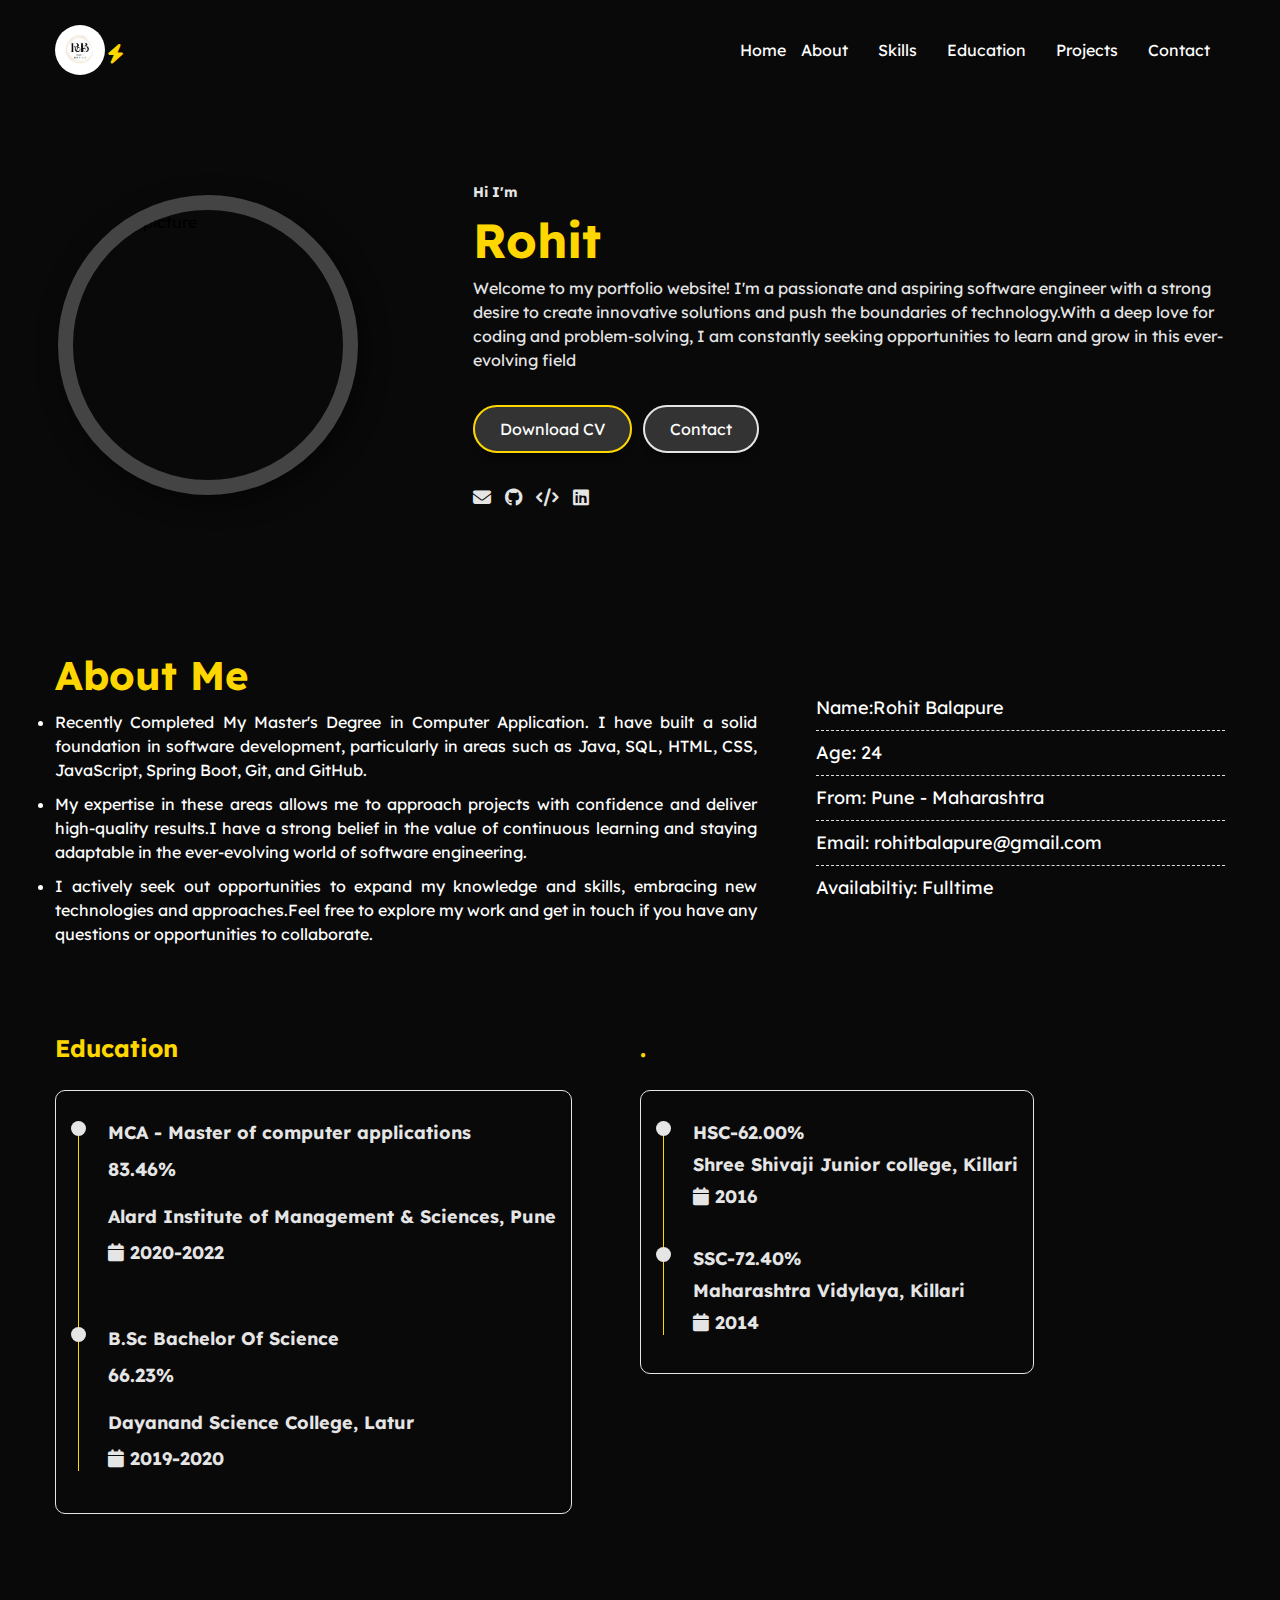
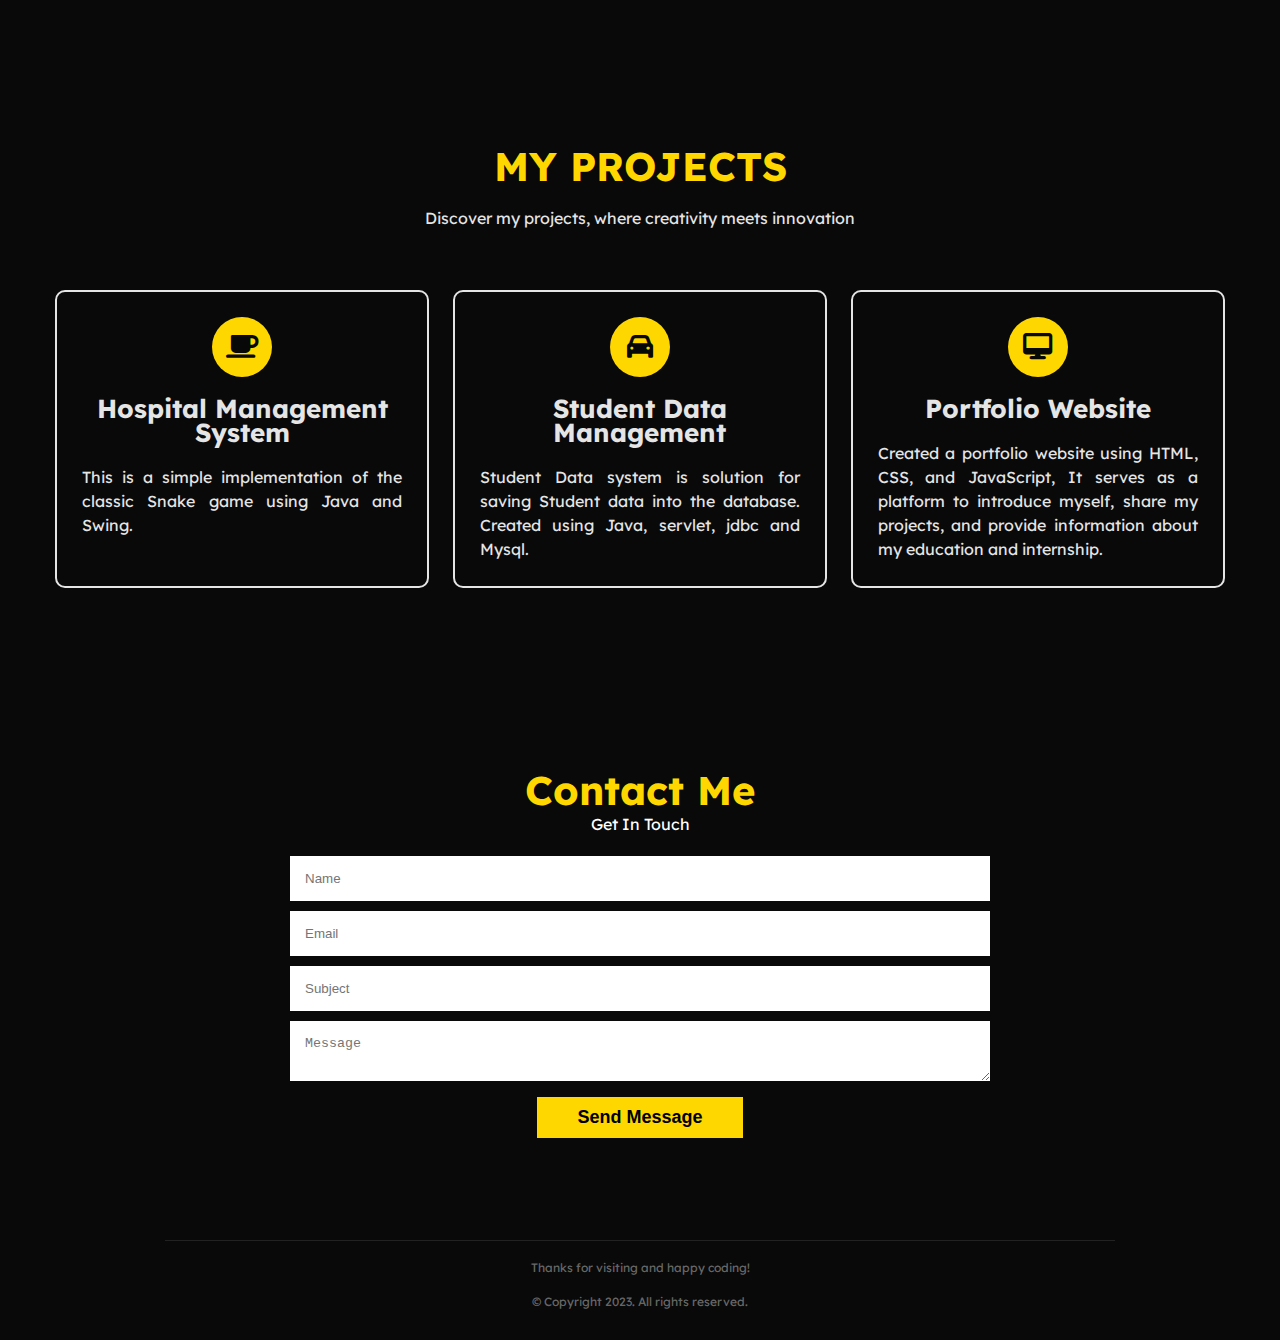
==== Portfolio-Website-master/index.html @ 13a6651e "Add files via upload" ====
<!DOCTYPE html>
<html lang="en">
<head>
    <meta charset="UTF-8"> 
    <meta http-equiv="X-UA-Compatible" content="IE=edge">
    <meta name="viewport" content="width=device-width, initial-scale=1.0">
    <title>Rohit</title>
    <link rel="icon" href="https://i.ibb.co/zRsTj3p/Frame-1-37.png">


    <link rel="stylesheet" href="styles.css">
    <link rel="stylesheet" href="https://cdnjs.cloudflare.com/ajax/libs/font-awesome/6.4.0/css/all.min.css" class="stylesheet">
</head> 

<body>

    <!-------------------------- Header Area -------------------------->
    <header class="header-area">
        <div class="container">
            <div class="header">
               
                <a href="" class="logo">
                    <img src="files/Rohitlogo.png" alt="" class="signature">
                    <i class="fa fa-bolt"></i>
                </a>
                   
                <ul class="navbar">
                    <li><a href="#home">Home</a></li>
                    <li><a href="#about">About</a></li>
                    <li><a href="#skills">Skills</a></li>
                    <li><a href="#education">Education</a></li>
                    <li><a href="#projects">Projects</a></li>
                    <li><a href="#contact">Contact</a></li>
                </ul>
                
                <div class="menu_icon">
                    <i class="fa fa-bars"></i>
                </div>

            </div>
        </div> 
    </header>
 
    <!-------------------------- Home Page -------------------------->
    <div class="FirstElement" id="home">
        <div class="profile-photo">
            <img src="https://i.pinimg.com/originals/bf/57/02/bf57026ee75af2f414000cec322f7404.gif" alt="profile picture">
        </div>
        <div class="profile-text">
            <h5>Hi I'm </h5><br>
            <h1>Rohit</h1><br>
            <p>Welcome to my portfolio website! I'm a passionate and aspiring software engineer with a strong desire to create innovative solutions and push the boundaries of technology.With a deep love for coding and problem-solving, I am constantly seeking opportunities to learn and grow in this ever-evolving field</p>
            
            <div class="btn-group">
                <a href="files/SowndharResume.pdf" class="btn   active">Download CV</a>
                <a href="mailto:sowndharnewbie@gmail.com" class="btn">Contact</a>
            </div>

            <div class="social">
                <a href="mailto:rohitbalapure@gmail.com"><i class="fa fa-envelope"></i></a>
                <a href="https://github.com/rohitsbalapure"><i class="fa-brands fa-github"></i></a>
                <a href="https://leetcode.com/sowndharnewbie/"><i class="fa fa-code"></i></a>
                <a href="https://www.linkedin.com/in/rohit-balapure-93307722a/"><i class="fa-brands fa-linkedin"></i></a>
            </div>
        </div>
    </div>

        <!-------------------------- About Section -------------------------->
    <section class="about-area" id="about">
        <div class="container">
            <div class="about">
                
                <div class="about-content">
                    <h4>About Me</h4>
                    <ul>
                      <li>Recently Completed My Master's Degree in Computer Application. I have built a solid foundation in software development, particularly in areas such as Java, SQL, HTML, CSS, JavaScript, Spring Boot, Git, and GitHub.</li>
                      <li> My expertise in these areas allows me to approach projects with confidence and deliver high-quality results.I have a strong belief in the value of continuous learning and staying adaptable in the ever-evolving world of software engineering.</li>
                      <li> I actively seek out opportunities to expand my knowledge and skills, embracing new technologies and approaches.Feel free to explore my work and get in touch if you have any questions or opportunities to collaborate. </li>
                    </ul>
                </div>
                                  
                <div class="about-skills">
                    <ul>
                        <li>Name:Rohit Balapure</li>
                        <li>Age: 24</li>     
                        <li>From: Pune - Maharashtra</li>
                        <li>Email: rohitbalapure@gmail.com</li>
                        <li>Availabiltiy: Fulltime</li>
                    </ul>
                </div>
            </div>
        </div>
    </section>


        <!-------------- Education & Internship -------------->
    <section class="education-content" id="education">
        <div class="container">
            <div class="row">
                <div class="education ">
                    <h3 class="title">Education</h3>
                    <div class="row">
                        <div class="timeline-box">
                            <div class="timeline">

                                <!-- Timeline-item -->
                                <div class="timeline-item">
                                    <div class="circle-dot"></div>
                                    <h3 class="timeline-title">
                                        MCA - Master of computer applications     
                                    </h3>
                                    <h3>83.46%</h3><br>

                                    <h4 class="timeline-title">Alard Institute of Management & Sciences, Pune</h4>
                                    <h4 class="timeline-title">
                                        <i class="fa fa-calendar"></i> 2020-2022
                                    </h4>
                                </div> 
                                <!-- Timeline-item -->
                                <div class="timeline-item">
                                    <div class="circle-dot"></div>
                                    <h3 class="timeline-title">B.Sc Bachelor Of Science </h3>
                                    <h3>66.23%</h3><br>
                                    <h4 class="timeline-title">Dayanand Science College, Latur</h4>
                                    <h4 class="timeline-title">
                                        <i class="fa fa-calendar"></i> 2019-2020
                                    </h4>
                                </div>
                                <!-- Timeline-item -->
                              

                            </div>
                        </div>
                    </div>
                </div>
                <div class="internship">
                    <h3 class="title">.</h3>
                    <div class="row">
                        <div class="timeline-box">
                            <div class="timeline">
                                
                                <!-- Timeline-item -->
                                <!-- <div class="timeline-item">
                                    <div class="circle-dot"></div>
                                    <h3 class="timeline-title">
                                        ANDROID APPLICATION DEVELOPMENT
                                    </h3>
                                    <h4 class="timeline-title">FLARIAL TECHNOLOGY</h4>
                                    <h4 class="timeline-title">
                                        <i class="fa fa-calendar"></i> JUNE-2022
                                    </h4>
                                    <li class="timeline-text">Proficient in Android app development, with expertise in Java and building basic applications. Experienced in creating intuitive design and layout files. Completed a two-week internship, gaining practical skills and knowledge in the field.
                                    </li>
                                </div>  -->
                                <div class="timeline-item">
                                    <div class="circle-dot"></div>
                                    <h3 class="timeline-title">
                                        HSC-62.00%
                                    </h3>
                                    <h4 class="timeline-title"> Shree Shivaji Junior college, Killari</h4>
                                    <h4 class="timeline-title">
                                        <i class="fa fa-calendar"></i> 2016
                                    </h4>
                                </div>
                                <!-- Timeline-item -->

                                <div class="timeline-item">
                                    <div class="circle-dot"></div>
                                    <h3 class="timeline-title">
                                        SSC-72.40%
                                    </h3>
                                    <h4 class="timeline-title"> Maharashtra Vidylaya, Killari</h4>
                                    <h4 class="timeline-title">
                                        <i class="fa fa-calendar"></i> 2014
                                    </h4>
                                </div>
                                <!-- <div class="timeline-item">
                                    <div class="circle-dot"></div>
                                    <h3 class="timeline-title">PCB LAYOUT DESIGN </h3>
                                    <h4 class="timeline-title">PIONEER CIRCUITS</h4>
                                    <h4 class="timeline-title">
                                        <i class="fa fa-calendar"></i> DEC-2021
                                    </h4>
                                    <li class="timeline-text">Experienced in PCB design and fabrication with a focus on Altium Designer software. Proficient in designing high-quality PCB boards. Two-week internship in the field, gaining hands-on experience and enhancing skills.</li>
                                <br>
                                <br>
                                </div> -->
                                
                            </div>
                        </div>
                    </div>
                </div>
            </div>
        </div>
    </section>


        <!-------------------------- Projects -------------------------->
    <section class="project-content" id="projects">
        <div class="container">
            <div class="project-title">
                <h4>My Projects</h4>
                <p>Discover my projects, where creativity meets innovation</p>
            </div>
            <div class="projects">
                <!-- 1st Project -->
                <div class="project">
                    <i class="fa fa-coffee"></i>
                    <h4>Hospital Management System</h4>
                    <p>This is a simple implementation of the classic Snake game using Java and Swing.</p>
                </div>
                 <!-- 2nd Project -->
                 <div class="project">
                    <i class="fa fa-car"></i>
                    <h4>Student Data Management</h4>
                    <p>Student Data system is solution for saving Student data into the database. Created using Java, servlet, jdbc and Mysql. </p>
                </div>
                <!-- 3rd Project -->
                <div class="project">
                    <i class="fa fa-desktop"></i>
                    <h4>Portfolio Website</h4>
                    <p>Created a portfolio website using HTML, CSS, and JavaScript, It serves as a platform to introduce myself, share my projects, and provide information about my  education and internship.</p>
                </div>
                
            </div>
        </div>
    </section>

        <!-------------------------- Contact Me -------------------------->

    <section class="contact-content" id="contact">
        <div class="container">
            <div class="contact-title">
                <h4>Contact Me</h4>
                <p>Get In Touch</p>
            </div>
            <div class="contact">
                <form name="submitToGoogleSheet">
                    <input type="text" name="NAME" placeholder="Name" required>
                    <input type="email" name="EMAIL" placeholder="Email" required>
                    <input type="text" name="SUBJECT" placeholder="Subject">
                    <textarea name="MESSAGE" placeholder="Message"></textarea>
                    <input type="submit" value="Send Message" class="submit">
                </form>
                <span id="msg"></span>
            </div>
        </div>
    </section>
        
    <!-------------------------- JS -------------------------->
    <script src="https://code.jquery.com/jquery-3.7.0.min.js" integrity="sha256-2Pmvv0kuTBOenSvLm6bvfBSSHrUJ+3A7x6P5Ebd07/g=" crossorigin="anonymous"></script>
    <script src="https://cdn.jsdelivr.net/npm/typed.js@2.0.12"></script>
    <script src="https://unpkg.com/scrollreveal"></script>
    <script src="script.js"></script>
    
    <!-------------------------- Footer section -------------------------->
   <footer class="footer">
    <small class="message">Thanks for visiting and happy coding!</small>
    <small class="copyright">&copy; Copyright 2023. All rights reserved.</small>
   </footer>

</body>
</html>
---- Portfolio-Website-master/styles.css ----
@import url('https://fonts.googleapis.com/css2?family=Lexend:wght@400;500;600;700&display=swap');

*{
  margin:0;
  padding:0;
  box-sizing:border-box;
  scroll-behavior:smooth;
}
a{
  text-decoration: none ;
  color:#fff;
  transition:0.3s; 
}
ul{
  list-style:none;
}
img{
  max-width: 100%;
}
body{
  font-family: 'Lexend', sans-serif;
  font-size:16px;
  line-height:24px; 
  background-color:#090909;
}
.container{
  width: 1170px;
  margin:auto;
}




      /*---------------------------Header---------------------------*/

.header-area{
  padding:25px 0;
  transition: padding .3s;
}

.header-area.sticky {
  position: fixed;
  top: 0;
  left: 0;
  width: 100%;
  z-index: 99;
  background-color: #090909;
  padding: 5px;
}

.header{
  display:flex;
  justify-content: space-between;
  align-items: center;
  /* padding-bottom: 2rem; */
} 
.logo {
  display: flex;
  align-items: center;
  position: relative; 
  text-transform: uppercase;
  font-size: 26px;
  font-weight: 700;
}

.logo .fa-bolt {
  color: #fed700;
  font-size: 19.5px;
  position: absolute; 
  top: 60%;
  left: 100%; 
  transform: translate(-50%, -50%); 
  z-index: 1; 
}

.signature {
  width: auto; 
  height:50px; 
  margin-right: 10px; 
  border-radius: 30px;
}

.header ul li:first-child {
  margin-right: auto; 
}  

.header ul{
  display: flex;
  align-items: center; 
}
.header ul li{
  margin: 0 15px;
}
.header ul li a{
  text-transform: capitalize;
  display: block;
}
.header ul li a.active{
  color: #fed700;
} 
.header ul li a:hover{
  color:#fed700;
}
.header .menu_icon{
  color:#fff;
  font-size: 18px;
  cursor: pointer;
  display: none;
}


/*---------------------------HomePage--------------------------*/

.FirstElement{
   display:flex;
   justify-content: space-around;
   align-items: center;
   padding-top: 5rem; 
} 

.FirstElement.adjusted-padding {
  padding-top: 40px; 
}

.FirstElement .profile-photo{
  width: 300px;
  height:  300px;
  border-radius: 50%;
  overflow: hidden;
  border: 15px solid #444444;
  box-shadow: 5px 7px 25px rgba(0, 0, 0, 0.5)
}
profile-photo .img{
  height: 100%;
  width: 100%;
  transition: 0.5s;
}
.FirstElement .profile-photo img:hover{
  transform: scale(1.2);
}
.profile-text{
  max-width: 750px;
  display: flex;
  flex-direction: column;
}
.profile-text h5{
  color: #e5e5e5;
  font-size: 14px;
}
.profile-text h1{
  color: #fed700;
  font-size: 3rem; 
}
.profile-text p{
  color:#e5e5e5;
}
.profile-text .social i{
  color : #e5e5e5;
  font-size: 18px;
  margin-right: 10px;
  transition: 0.5s;
}
.profile-text .social i:hover{
  color:#fed700;
  transform: rotate(360deg);
}



 /*---------------------------About---------------------------*/

.about-area{
  padding-top: 130px;
  background-color: #090909;
}
.about{
  display: flex;
  justify-content: space-between;
  align-items: center;
  margin-bottom:50px;
}
.about-content{
  flex-basis: 60%;
}
.about-content h4{
  color: #fed700;
  font-size: 40px;
  line-height: 70px;
  text-transform: capitalize;
}
.about-content ul {
  color:#fff;
  text-align: justify;
}

.about-content ul li {
  list-style-type: disc;
  margin-bottom: 10px;
}

.about-skills{
  flex-basis: 35%;
}
.about-skills ul li{
  border-bottom: 1px dashed #ddd;
  padding-bottom: 10px;
  margin-bottom: 10px;
  color: #fff;
  font-size: 18px;
}
.about-skills ul li:last-child{
  border-bottom: 0;
  padding-bottom: 0;
  margin-bottom: 0;
}


/*---------------------------Button---------------------------*/

.btn-group{
  margin: 45px 0;
}
.btn-group .btn{
  border-color: #d5d5d5;
  color: #fff;
  background-color: #333;
  padding:12px 25px;
  margin: 5px 0;
  margin-right: 7px;
  border-radius: 30px;
  border: 2px solid #e5e5e5;
  box-shadow: 0 10px 10px -8px rgb(0 0 0 / 78%);
}
.btn.active{
  border-color: #fed700;
}


/*---------------------------Education & Internship---------------------------*/

.education-content .row{
  display: flex;
  border-radius: 5px;
  height: 400px;
  margin-bottom: 250px;
}

.education-content .title{
  color: #fed700;
}
.education-content .row .education,
.education-content .row .internship
{
  color: #e5e5e5;
  flex:0 0 50%;
  max-width: 50%;
  margin-top: 30px;
} 
.education-content  h3.title{
  font-size:24px;
  margin-bottom: 30px;
  font-weight: 700;
}
.education-content .row.timeline-box{
  flex:0 0 100%;
  max-width: 100%;  
}
.education-content .row .timeline{
  /* background-color:#e5e5e5; */
  padding: 30px 15px;
  border: 1px solid #e5e5e5;
  border-radius: 10px;
  width: 100%;
  position: relative;
}
.education-content .row .timeline-item{
  position:relative;
  padding-left: 37px;
  padding-bottom: 50px; 
}
.education-content .row  .internship .timeline-item{
  position:relative;
  padding-left: 37px;
  padding-bottom: 30px; 
}
.education-content .row .timeline-item:last-child{
  padding-bottom: 0;
}
.education-content .row .timeline-item::before{
  content: "";
  width: 1px;
  position: absolute;
  height: 100%;
  left: 7px;
  top: 0;
  background-color: #fed700;  
}
.education-content .row .circle-dot{
  position: absolute;
  left: 0;
  top: 0;
  height: 15px;
  width: 15px;
  border-radius: 50%;
  background-color: #e5e5e5;
}
.education-content .row .timeline-title  {
  font-weight: 700;
  font-size: 18px;
  margin-bottom: 12px;
}
.education-content .row .internship .timeline-title  {
  font-weight: 700;
  font-size: 18px;
  margin-bottom: 8px;
}
.education-content .row .timeline-text{
  line-height: 25px;
  font-size: 16px;
  text-align: justify;
}



/*---------------------------Projects---------------------------*/
.project-content{
  padding: 90px 0;
  /* color:#fff;  */
}
.project-title{
  margin-bottom: 60px;
  text-align: center;
}
.project-title h4{
  text-transform: uppercase;
  font-size: 40px;
  line-height: 40px;
  color: #fed700;
  margin-bottom: 20px;
}
.project-title p{
  color: #e5e5e5;
}
.projects{
  display: flex;
  justify-content:space-between;
  flex-wrap: wrap;
}
.project{
    /* padding: 30px 15px; */
    color: #e5e5e5;
    border: 2px solid #e5e5e5;
    border-radius: 10px;
    width: 100%;
    position: relative;
    padding: 25px;
    text-align: center;
    flex-basis: 32%;
    transition: .3s;
}
.project i{
  background-color: #fed700;
  width: 60px;
  height: 60px;
  color: #080808;
  font-size: 26px;
  line-height: 60px;
  border-radius: 50%;
}
.project h4{
  font-size: 26px;
  text-transform: capitalize;
  margin: 20px 0;
}
.project p{
  text-align: justify;
}
.project:hover{
  border-color: #fed700;
}



/*---------------------------Contact Me---------------------------*/
.contact-content{
  padding: 100px 0;
  color: #fff;
  text-align: center;
}
.contact-content .contact-title h4{
  font-size: 40px;
  text-transform: capitalize;
  color: #fed700;
  padding-bottom: 10px;
}
.contact-content .contact-title p{
  padding-bottom: 20px;
}
.contact{
  max-width: 700px;
  margin: auto;
}
.contact input,.contact textarea{
  width: 100%;
  padding: 15px;
  border: 0;
  margin-bottom: 10px;
}

.contact .submit{
  width: auto;
  background-color: #fed700;
  padding: 10px 40px;
  font-weight:bold ;
  font-size: 18px;
}
.contact .submit:hover{
  transform: scale(1.1);
  cursor: pointer;
}
#msg{
  color: #fff;
  font-size: 20px;
  margin-top: -8px;
  display: block;
}






/*---------------------------Footer---------------------------*/
.footer {
    max-width: 950px;
    margin: 0 auto;
    padding: 15px 0 26px;
    border-top: 1px solid rgba(255, 255, 255, 0.1); 
    color: rgba(255, 255, 255, 0.4);
    display: flex;
    flex-direction: column;
    align-items: center;
    text-align: center;
  }
  .footer .message {
    font-size: 12px;
    color: rgba(255, 255, 255, 0.4);
    margin-bottom: 10px;
  }
  
  .copyright {
    font-size: 12px;
  }




 /*------------------- Responsive Design on small screen -------------------*/

/* Medium layout */
@media only screen and (min-width:1000px) and (max-width:1200px){
  .container{
    width: 970px;
  }
}

@media(max-width:1050px){
  .FirstElement{ 
    flex-direction: column;
    padding-top: 2rem;
  }
  .profile-text{
    padding: 40px 0px;
  }
}



/* tablet layout */
@media only screen and (min-width:768px) and (max-width:999px){
  .container{
    width: 750px;
  } 
}  


/* Mobile Layout */
@media only screen and (max-width:767px){
  .container{
    width: 350px;
  }

  .header .menu_icon {
    display: block;
  }
  .header ul{
    display: none;
  }
  .header i{
    color: #e5e5e5;
  }

  .profile-text{
    width: 350px;
  }
  .FirstElement .profile-text p{
    text-align: justify;
  }
  .about{
    flex-direction: column;
    flex-basis: 100%;
    margin-bottom: 30px;
  }
  .about-skills{
    width: 100%;
    margin-top: 30px;
  }
  .education-content .row {
    flex-direction: column;
    height: auto;
    margin-bottom: 50px;
  }

  .education-content .row .education,
  .education-content .row .internship {
    flex-basis: 100%;
    max-width: 100%;
    margin-top: 30px;
  }
  .project{
    flex-basis: 100%;
    margin-bottom: 30px;
  }

}
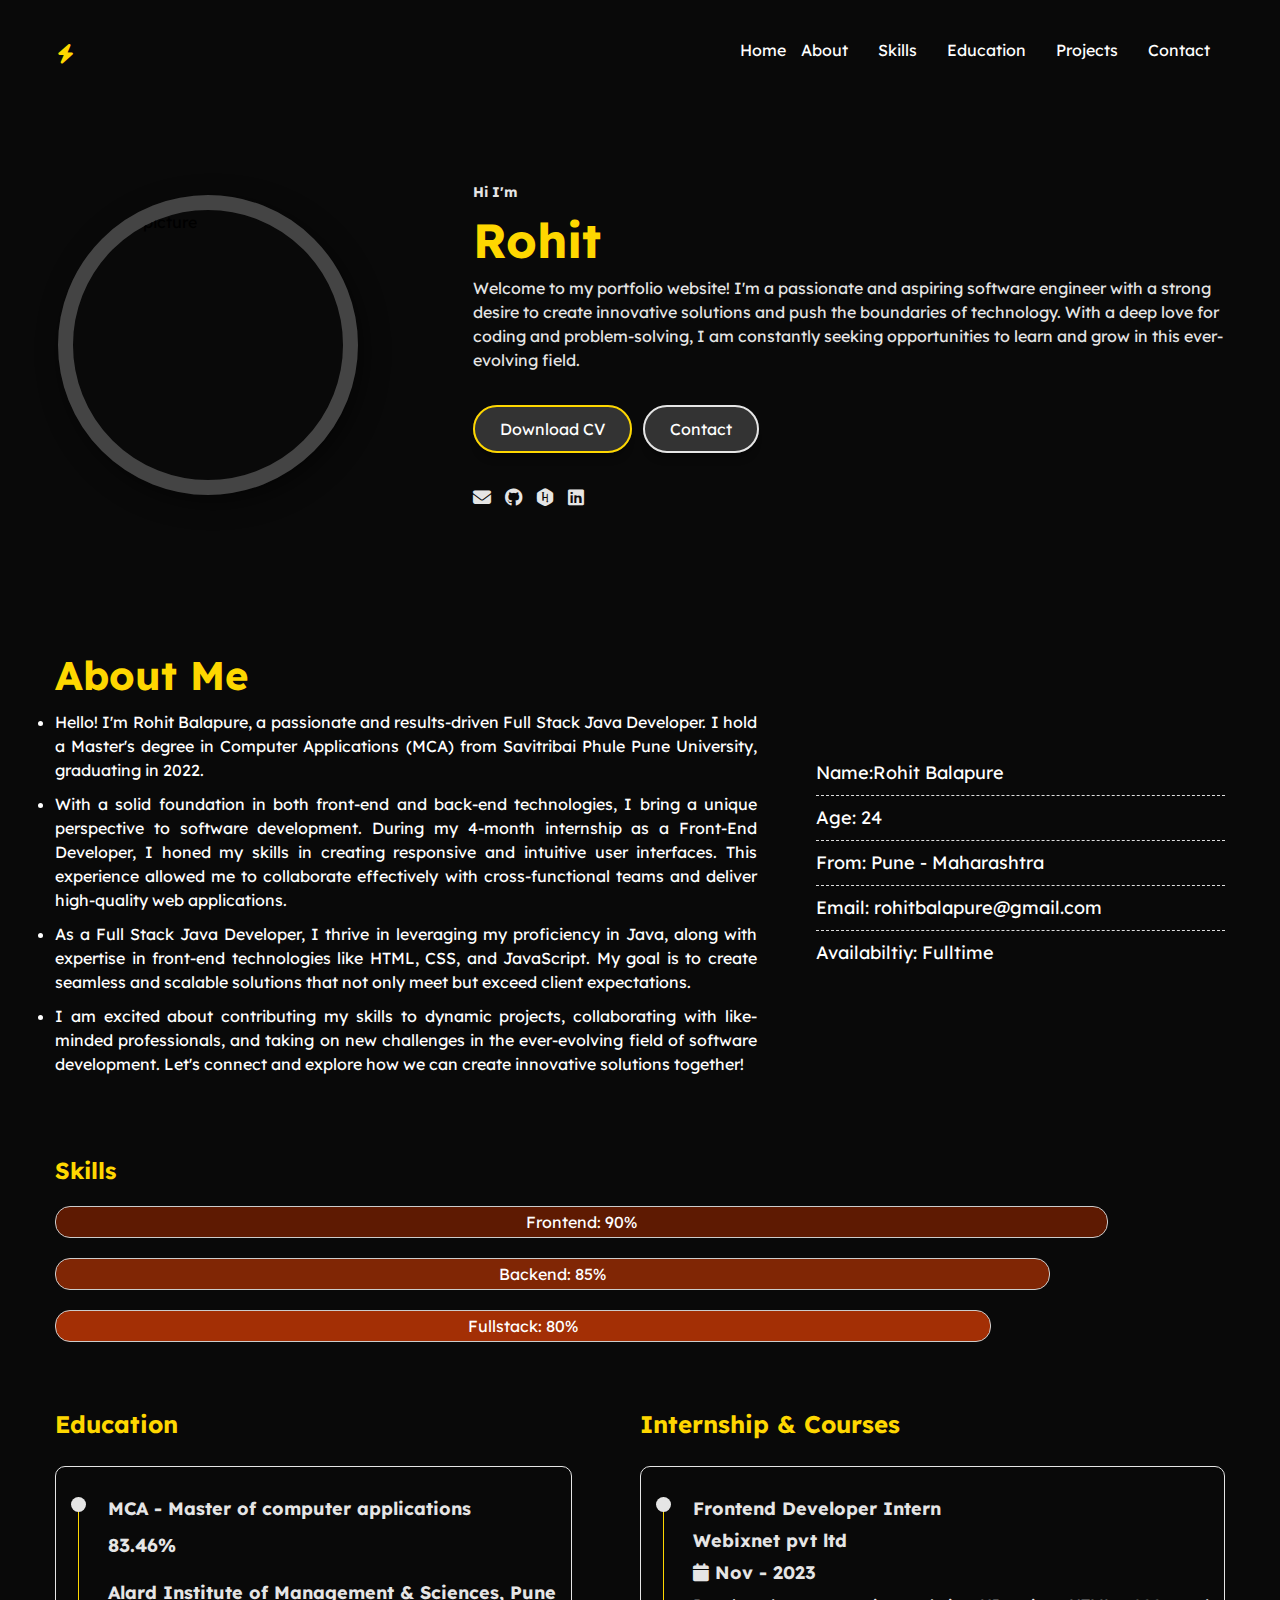
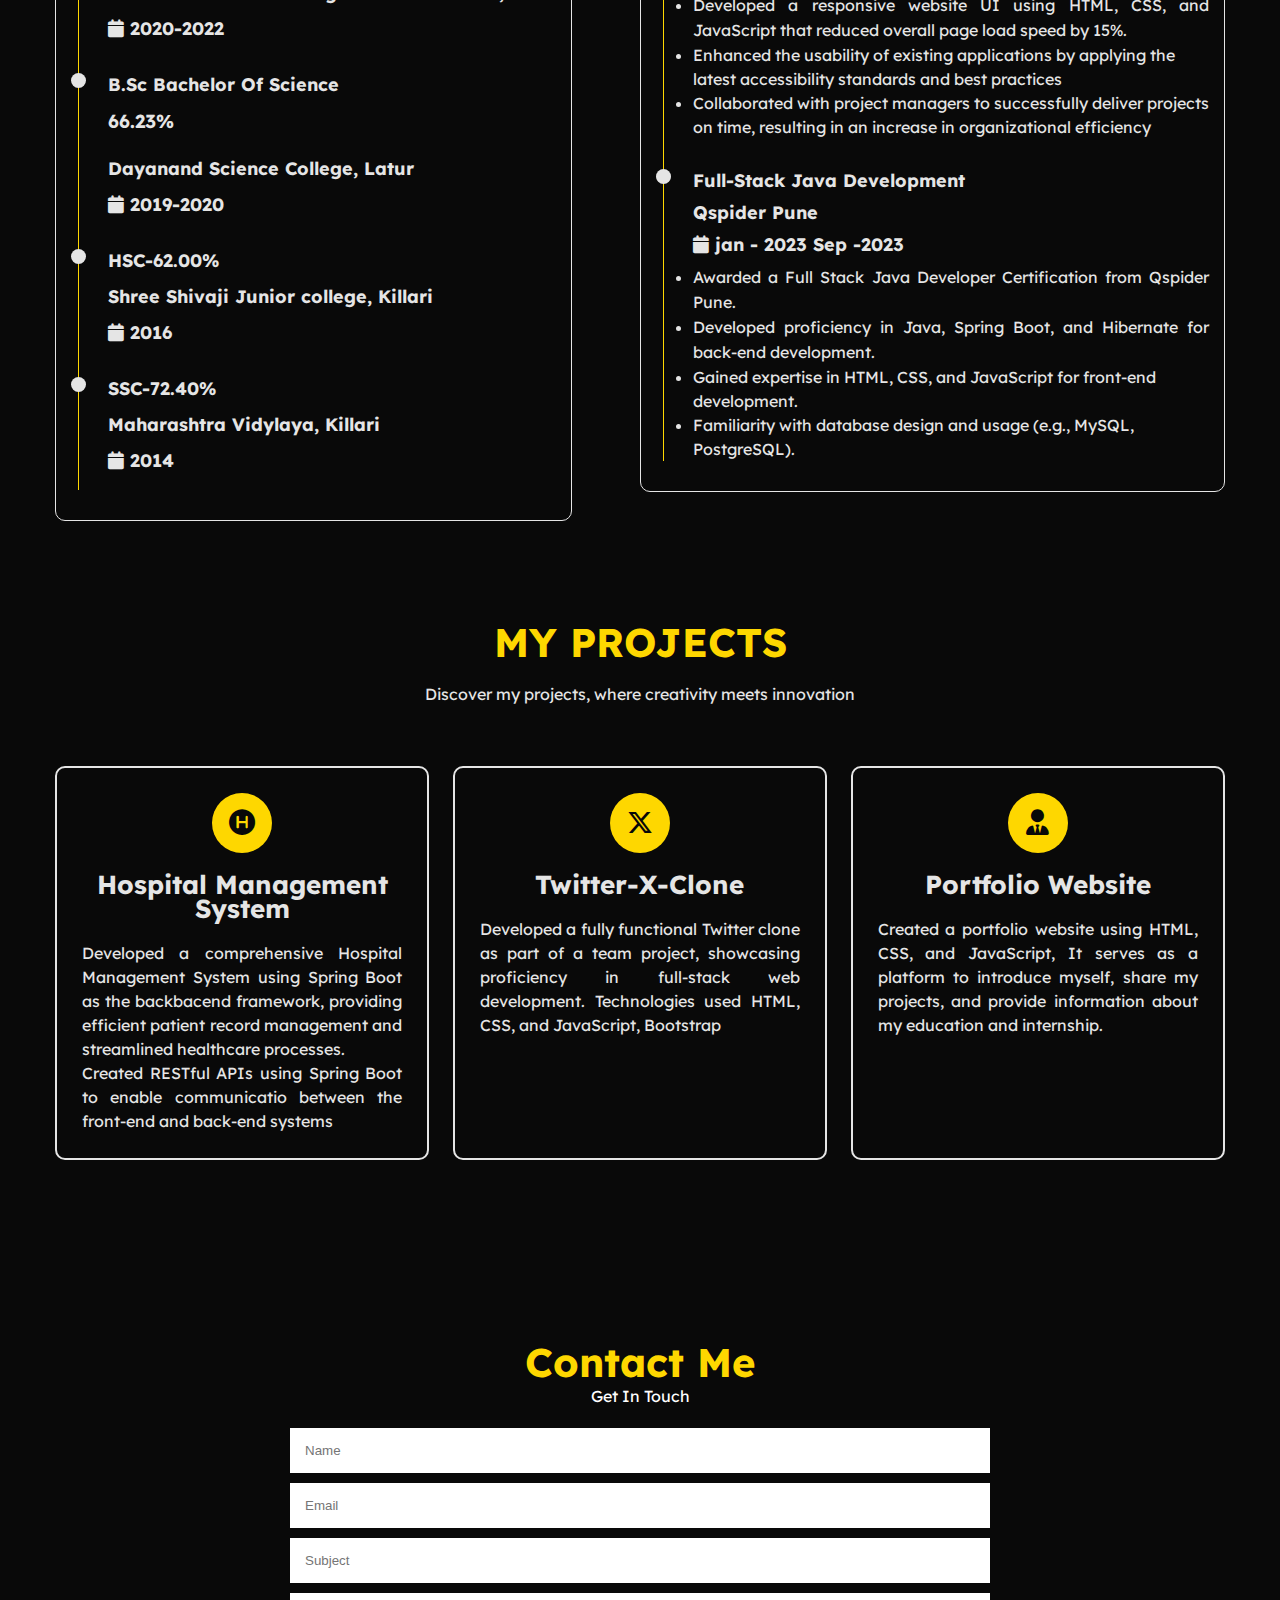
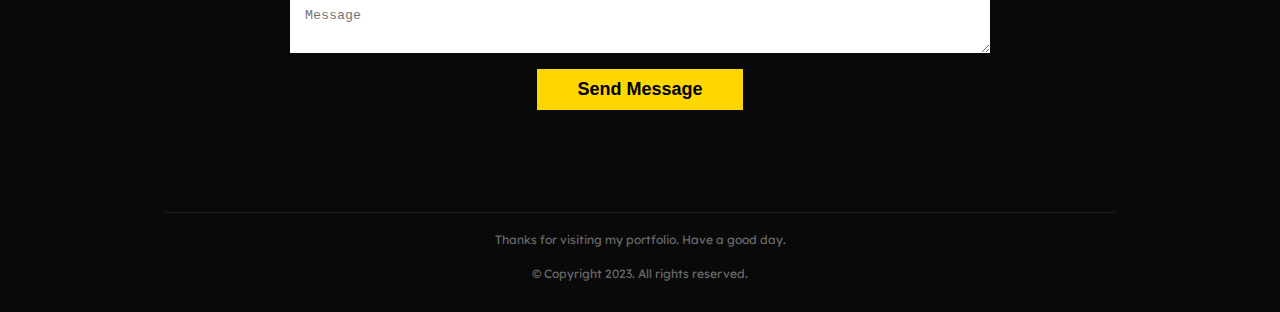
==== commit 084da5be: "Update index.html" ====
--- a/Portfolio-Website-master/index.html
+++ b/Portfolio-Website-master/index.html
@@ -1,7 +1,8 @@
 <!DOCTYPE html>
 <html lang="en">
+
 <head>
-    <meta charset="UTF-8"> 
+    <meta charset="UTF-8">
     <meta http-equiv="X-UA-Compatible" content="IE=edge">
     <meta name="viewport" content="width=device-width, initial-scale=1.0">
     <title>Rohit</title>
@@ -9,8 +10,82 @@
 
 
     <link rel="stylesheet" href="styles.css">
-    <link rel="stylesheet" href="https://cdnjs.cloudflare.com/ajax/libs/font-awesome/6.4.0/css/all.min.css" class="stylesheet">
-</head> 
+    <link rel="stylesheet" href="https://cdnjs.cloudflare.com/ajax/libs/font-awesome/6.4.0/css/all.min.css"
+        class="stylesheet">
+    <link rel="stylesheet" href="https://cdnjs.cloudflare.com/ajax/libs/font-awesome/6.5.1/css/all.min.css"
+        integrity="sha512-DTOQO9RWCH3ppGqcWaEA1BIZOC6xxalwEsw9c2QQeAIftl+Vegovlnee1c9QX4TctnWMn13TZye+giMm8e2LwA=="
+        crossorigin="anonymous" referrerpolicy="no-referrer" />
+    <link rel="stylesheet" href="https://cdnjs.cloudflare.com/ajax/libs/aos/2.3.4/aos.css"
+        integrity="sha512-1cK78a1o+ht2JcaW6g8OXYwqpev9+6GqOkz9xmBN9iUUhIndKtxwILGWYOSibOKjLsEdjyjZvYDq/cZwNeak0w=="
+        crossorigin="anonymous" referrerpolicy="no-referrer" />
+    <script src="https://cdnjs.cloudflare.com/ajax/libs/aos/2.3.4/aos.js"
+        integrity="sha512-A7AYk1fGKX6S2SsHywmPkrnzTZHrgiVT7GcQkLGDe2ev0aWb8zejytzS8wjo7PGEXKqJOrjQ4oORtnimIRZBtw=="
+        crossorigin="anonymous" referrerpolicy="no-referrer"></script>
+    <style>
+        .menumob {
+            display: none;
+            padding: 0px;
+            height: 100vh;
+        }
+
+        #navitoms li {
+            text-align: center;
+            justify-content: center;
+            font-size: 1.5rem;
+            padding: 10px 0px 10px 0px;
+        }
+
+        .skill-content h4 {
+            color: #fed700;
+            font-size: 23px;
+            line-height: 70px;
+            text-transform: capitalize;
+        }
+
+        .progress-bar {
+            width: 300px;
+            height: 20px;
+            border: 1px solid #ccc;
+            position: relative;
+            margin-bottom: 20px;
+            border-radius: 15px;
+        }
+
+        .frontend-bar {
+            width: 90%;
+            height: 100%;
+            background-color: #5e1a02;
+            color: white;
+            text-align: center;
+            line-height: 30px;
+        }
+
+        .backend-bar {
+            width: 85%;
+            height: 100%;
+            background-color: #802605;
+            color: white;
+            text-align: center;
+            line-height: 30px;
+        }
+
+        .fullstack-bar {
+            width: 80%;
+            height: 100%;
+            background-color: #a32f05;
+            color: white;
+            text-align: center;
+            line-height: 30px;
+        }
+
+        @media only screen and (max-width:520px) {
+            .menumob {
+                width: 100%;
+                font-size: 1.6rem;
+            }
+        }
+    </style>
+</head>
 
 <body>
 
@@ -18,12 +93,12 @@
     <header class="header-area">
         <div class="container">
             <div class="header">
-               
+
                 <a href="" class="logo">
                     <img src="files/Rohitlogo.png" alt="" class="signature">
                     <i class="fa fa-bolt"></i>
                 </a>
-                   
+
                 <ul class="navbar">
                     <li><a href="#home">Home</a></li>
                     <li><a href="#about">About</a></li>
@@ -32,57 +107,93 @@
                     <li><a href="#projects">Projects</a></li>
                     <li><a href="#contact">Contact</a></li>
                 </ul>
-                
+
                 <div class="menu_icon">
-                    <i class="fa fa-bars"></i>
-                </div>
-
-            </div>
-        </div> 
+                    <i class="fa fa-bars" id="Hamburger" onclick="showMenu()" style="z-index: 999;"> </i>
+                </div>
+
+            </div>
+        </div>
     </header>
- 
+    <!-- ---------------------------Menu Hamburger --------------------- -->
+
+    <section class="project-content menumob" id="menumob">
+        <div class="container">
+            <ul class="navbar" id="navitoms">
+                <li><a href="#home">Home</a></li>
+                <li><a href="#about">About</a></li>
+                <li><a href="#skills">Skills</a></li>
+                <li><a href="#education">Education</a></li>
+                <li><a href="#projects">Projects</a></li>
+                <li><a href="#contact">Contact</a></li>
+            </ul>
+        </div>
+    </section>
+
     <!-------------------------- Home Page -------------------------->
     <div class="FirstElement" id="home">
         <div class="profile-photo">
-            <img src="https://i.pinimg.com/originals/bf/57/02/bf57026ee75af2f414000cec322f7404.gif" alt="profile picture">
+            <img src="https://i.pinimg.com/originals/bf/57/02/bf57026ee75af2f414000cec322f7404.gif"
+                alt="profile picture">
         </div>
         <div class="profile-text">
             <h5>Hi I'm </h5><br>
             <h1>Rohit</h1><br>
-            <p>Welcome to my portfolio website! I'm a passionate and aspiring software engineer with a strong desire to create innovative solutions and push the boundaries of technology.With a deep love for coding and problem-solving, I am constantly seeking opportunities to learn and grow in this ever-evolving field</p>
-            
+            <p id="displayParagraph">Welcome to my portfolio website! I'm a passionate and aspiring software engineer
+                with a strong desire to
+                create innovative solutions and push the boundaries of technology. With a deep love for coding and
+                problem-solving, I am constantly seeking opportunities to learn and grow in this ever-evolving field.
+            </p>
+
             <div class="btn-group">
-                <a href="files/SowndharResume.pdf" class="btn   active">Download CV</a>
-                <a href="mailto:sowndharnewbie@gmail.com" class="btn">Contact</a>
+                <a href="https://drive.google.com/file/d/1HZY6qzESe_jkY7vXyVOSEOjtkw2DDQzl/view?usp=sharing"
+                    class="btn active" target="_blank">Download CV</a>
+                <a href="mailto:rohitbalapure@gmail.com" class="btn">Contact</a>
             </div>
 
             <div class="social">
                 <a href="mailto:rohitbalapure@gmail.com"><i class="fa fa-envelope"></i></a>
                 <a href="https://github.com/rohitsbalapure"><i class="fa-brands fa-github"></i></a>
-                <a href="https://leetcode.com/sowndharnewbie/"><i class="fa fa-code"></i></a>
-                <a href="https://www.linkedin.com/in/rohit-balapure-93307722a/"><i class="fa-brands fa-linkedin"></i></a>
+                <a href="https://www.hackerrank.com/profile/rohitbalapure"><i class="fa-brands fa-hackerrank"></i></a>
+                <a href="https://www.linkedin.com/in/rohit-balapure-93307722a/"><i
+                        class="fa-brands fa-linkedin"></i></a>
             </div>
         </div>
     </div>
 
-        <!-------------------------- About Section -------------------------->
+    <!-------------------------- About Section -------------------------->
     <section class="about-area" id="about">
         <div class="container">
             <div class="about">
-                
                 <div class="about-content">
                     <h4>About Me</h4>
                     <ul>
-                      <li>Recently Completed My Master's Degree in Computer Application. I have built a solid foundation in software development, particularly in areas such as Java, SQL, HTML, CSS, JavaScript, Spring Boot, Git, and GitHub.</li>
-                      <li> My expertise in these areas allows me to approach projects with confidence and deliver high-quality results.I have a strong belief in the value of continuous learning and staying adaptable in the ever-evolving world of software engineering.</li>
-                      <li> I actively seek out opportunities to expand my knowledge and skills, embracing new technologies and approaches.Feel free to explore my work and get in touch if you have any questions or opportunities to collaborate. </li>
+                        <li> Hello! I'm Rohit Balapure, a passionate and results-driven Full Stack Java Developer. I
+                            hold a Master's degree in Computer Applications (MCA) from Savitribai Phule Pune University,
+                            graduating in 2022.</li>
+                        <li>
+                            With a solid foundation in both front-end and back-end technologies, I bring a unique
+                            perspective to software development. During my 4-month internship as a Front-End Developer,
+                            I honed my skills in creating responsive and intuitive user interfaces. This experience
+                            allowed me to collaborate effectively with cross-functional teams and deliver high-quality
+                            web applications.
+                        </li>
+                        <li> As a Full Stack Java Developer, I thrive in leveraging my proficiency in Java, along with
+                            expertise in front-end technologies like HTML, CSS, and JavaScript. My goal is to create
+                            seamless and scalable solutions that not only meet but exceed client expectations. </li>
+                        <li>
+                            I am excited about contributing my skills to dynamic projects, collaborating with
+                            like-minded professionals, and taking on new challenges in the ever-evolving field of
+                            software development. Let's connect and explore how we can create innovative solutions
+                            together!
+                        </li>
                     </ul>
                 </div>
-                                  
+
                 <div class="about-skills">
                     <ul>
                         <li>Name:Rohit Balapure</li>
-                        <li>Age: 24</li>     
+                        <li>Age: 24</li>
                         <li>From: Pune - Maharashtra</li>
                         <li>Email: rohitbalapure@gmail.com</li>
                         <li>Availabiltiy: Fulltime</li>
@@ -91,23 +202,36 @@
             </div>
         </div>
     </section>
-
-
-        <!-------------- Education & Internship -------------->
+    <!-- ----------------------------Skills ------------------- -->
+    <section class="about-area" id="skills" style="padding-top: 0px; padding-bottom: 20px;">
+        <div class="container">
+            <div class="skills">
+                <div class="skill-content">
+                    <h4>Skills</h4>
+                    <div class="progress-bar frontend-bar">Frontend: 90%</div>
+                    <div class="progress-bar backend-bar">Backend: 85%</div>
+                    <div class="progress-bar fullstack-bar">Fullstack: 80%</div>
+                </div>
+            </div>
+        </div>
+    </section>
+
+
+    <!-------------- Education & Internship -------------->
     <section class="education-content" id="education">
         <div class="container">
             <div class="row">
                 <div class="education ">
                     <h3 class="title">Education</h3>
                     <div class="row">
-                        <div class="timeline-box">
+                        <div class="timeline-box" data-aos="fade-up" data-aos-duration="3000">
                             <div class="timeline">
 
                                 <!-- Timeline-item -->
-                                <div class="timeline-item">
+                                <div class="timeline-item" style="padding-bottom: 20px;">
                                     <div class="circle-dot"></div>
                                     <h3 class="timeline-title">
-                                        MCA - Master of computer applications     
+                                        MCA - Master of computer applications
                                     </h3>
                                     <h3>83.46%</h3><br>
 
@@ -115,9 +239,9 @@
                                     <h4 class="timeline-title">
                                         <i class="fa fa-calendar"></i> 2020-2022
                                     </h4>
-                                </div> 
+                                </div>
                                 <!-- Timeline-item -->
-                                <div class="timeline-item">
+                                <div class="timeline-item" style="padding-bottom: 20px;">
                                     <div class="circle-dot"></div>
                                     <h3 class="timeline-title">B.Sc Bachelor Of Science </h3>
                                     <h3>66.23%</h3><br>
@@ -126,33 +250,7 @@
                                         <i class="fa fa-calendar"></i> 2019-2020
                                     </h4>
                                 </div>
-                                <!-- Timeline-item -->
-                              
-
-                            </div>
-                        </div>
-                    </div>
-                </div>
-                <div class="internship">
-                    <h3 class="title">.</h3>
-                    <div class="row">
-                        <div class="timeline-box">
-                            <div class="timeline">
-                                
-                                <!-- Timeline-item -->
-                                <!-- <div class="timeline-item">
-                                    <div class="circle-dot"></div>
-                                    <h3 class="timeline-title">
-                                        ANDROID APPLICATION DEVELOPMENT
-                                    </h3>
-                                    <h4 class="timeline-title">FLARIAL TECHNOLOGY</h4>
-                                    <h4 class="timeline-title">
-                                        <i class="fa fa-calendar"></i> JUNE-2022
-                                    </h4>
-                                    <li class="timeline-text">Proficient in Android app development, with expertise in Java and building basic applications. Experienced in creating intuitive design and layout files. Completed a two-week internship, gaining practical skills and knowledge in the field.
-                                    </li>
-                                </div>  -->
-                                <div class="timeline-item">
+                                <div class="timeline-item" style="padding-bottom: 20px;">
                                     <div class="circle-dot"></div>
                                     <h3 class="timeline-title">
                                         HSC-62.00%
@@ -162,9 +260,7 @@
                                         <i class="fa fa-calendar"></i> 2016
                                     </h4>
                                 </div>
-                                <!-- Timeline-item -->
-
-                                <div class="timeline-item">
+                                <div class="timeline-item" style="padding-bottom: 5px;">
                                     <div class="circle-dot"></div>
                                     <h3 class="timeline-title">
                                         SSC-72.40%
@@ -174,30 +270,84 @@
                                         <i class="fa fa-calendar"></i> 2014
                                     </h4>
                                 </div>
-                                <!-- <div class="timeline-item">
-                                    <div class="circle-dot"></div>
-                                    <h3 class="timeline-title">PCB LAYOUT DESIGN </h3>
-                                    <h4 class="timeline-title">PIONEER CIRCUITS</h4>
-                                    <h4 class="timeline-title">
-                                        <i class="fa fa-calendar"></i> DEC-2021
-                                    </h4>
-                                    <li class="timeline-text">Experienced in PCB design and fabrication with a focus on Altium Designer software. Proficient in designing high-quality PCB boards. Two-week internship in the field, gaining hands-on experience and enhancing skills.</li>
-                                <br>
-                                <br>
-                                </div> -->
-                                
+
+
+                                <!-- Timeline-item -->
+
+
                             </div>
                         </div>
                     </div>
                 </div>
-            </div>
-        </div>
-    </section>
-
-
-        <!-------------------------- Projects -------------------------->
+                <div class="internship">
+                    <h3 class="title">Internship & Courses</h3>
+                    <div class="row">
+                        <div class="timeline-box" data-aos="fade-up" data-aos-duration="3000">
+                            <div class="timeline">
+                                <div class="timeline-item">
+                                    <div class="circle-dot"></div>
+                                    <h3 class="timeline-title">
+                                        Frontend Developer Intern
+                                    </h3>
+                                    <h4 class="timeline-title">Webixnet pvt ltd</h4>
+                                    <h4 class="timeline-title">
+                                        <i class="fa fa-calendar"></i> Nov - 2023
+                                    </h4>
+                                    <li class="timeline-text">
+                                        Developed a responsive website UI using HTML, CSS, and JavaScript that reduced
+                                        overall page load speed by 15%.
+                                    </li>
+                                    <li>
+                                        Enhanced the usability of existing applications by applying the latest
+                                        accessibility standards and best practices
+
+                                    </li>
+                                    <li>
+                                        Collaborated with project managers to successfully deliver projects on time,
+                                        resulting in an increase in organizational
+                                        efficiency
+                                    </li>
+                                </div>
+                                <div class="timeline-item">
+                                    <div class="circle-dot"></div>
+                                    <h3 class="timeline-title">
+                                        Full-Stack Java Development
+                                    </h3>
+                                    <h4 class="timeline-title">Qspider Pune</h4>
+                                    <h4 class="timeline-title">
+                                        <i class="fa fa-calendar"></i> jan - 2023 Sep -2023
+                                    </h4>
+                                    <li class="timeline-text">
+                                        Awarded a Full Stack Java Developer Certification from Qspider Pune.
+                                    </li>
+                                    <li class="timeline-text">
+                                        Developed proficiency in Java, Spring Boot, and Hibernate for back-end
+                                        development.
+
+                                    </li>
+                                    <li>
+                                        Gained expertise in HTML, CSS, and JavaScript for front-end development.
+
+                                    </li>
+                                    <li>
+                                        Familiarity with database design and usage (e.g., MySQL, PostgreSQL).
+
+                                    </li>
+                                </div>
+
+
+                            </div>
+                        </div>
+                    </div>
+                </div>
+            </div>
+        </div>
+    </section>
+
+
+    <!-------------------------- Projects -------------------------->
     <section class="project-content" id="projects">
-        <div class="container">
+        <div class="container" style="margin-top: 100px;">
             <div class="project-title">
                 <h4>My Projects</h4>
                 <p>Discover my projects, where creativity meets innovation</p>
@@ -205,28 +355,38 @@
             <div class="projects">
                 <!-- 1st Project -->
                 <div class="project">
-                    <i class="fa fa-coffee"></i>
+                    <i class="fa-solid fa-circle-h"></i>
                     <h4>Hospital Management System</h4>
-                    <p>This is a simple implementation of the classic Snake game using Java and Swing.</p>
-                </div>
-                 <!-- 2nd Project -->
-                 <div class="project">
-                    <i class="fa fa-car"></i>
-                    <h4>Student Data Management</h4>
-                    <p>Student Data system is solution for saving Student data into the database. Created using Java, servlet, jdbc and Mysql. </p>
+                    <p>
+                        Developed a comprehensive Hospital Management System using Spring Boot as the backbacend
+                        framework, providing
+                        efficient patient record management and streamlined healthcare processes. <br>
+                        Created RESTful APIs using Spring Boot to enable communicatio between the front-end and back-end
+                        systems
+                    </p>
+                </div>
+                <!-- 2nd Project -->
+                <div class="project">
+                    <i class="fa-brands fa-x-twitter"></i>
+                    <h4>Twitter-X-Clone </h4>
+                    <p> Developed a fully functional Twitter clone as part of a team project, showcasing proficiency in
+                        full-stack web
+                        development. Technologies used HTML, CSS, and JavaScript, Bootstrap </p>
                 </div>
                 <!-- 3rd Project -->
                 <div class="project">
-                    <i class="fa fa-desktop"></i>
+                    <i class="fa-solid fa-user-tie"></i>
                     <h4>Portfolio Website</h4>
-                    <p>Created a portfolio website using HTML, CSS, and JavaScript, It serves as a platform to introduce myself, share my projects, and provide information about my  education and internship.</p>
-                </div>
-                
-            </div>
-        </div>
-    </section>
-
-        <!-------------------------- Contact Me -------------------------->
+                    <p>Created a portfolio website using HTML, CSS, and JavaScript, It serves as a platform to introduce
+                        myself, share my projects, and provide information about my education and internship.</p>
+                </div>
+
+            </div>
+        </div>
+    </section>
+
+
+    <!-------------------------- Contact Me -------------------------->
 
     <section class="contact-content" id="contact">
         <div class="container">
@@ -246,18 +406,35 @@
             </div>
         </div>
     </section>
-        
+
     <!-------------------------- JS -------------------------->
-    <script src="https://code.jquery.com/jquery-3.7.0.min.js" integrity="sha256-2Pmvv0kuTBOenSvLm6bvfBSSHrUJ+3A7x6P5Ebd07/g=" crossorigin="anonymous"></script>
+    <script src="https://code.jquery.com/jquery-3.7.0.min.js"
+        integrity="sha256-2Pmvv0kuTBOenSvLm6bvfBSSHrUJ+3A7x6P5Ebd07/g=" crossorigin="anonymous"></script>
     <script src="https://cdn.jsdelivr.net/npm/typed.js@2.0.12"></script>
     <script src="https://unpkg.com/scrollreveal"></script>
     <script src="script.js"></script>
-    
+
     <!-------------------------- Footer section -------------------------->
-   <footer class="footer">
-    <small class="message">Thanks for visiting and happy coding!</small>
-    <small class="copyright">&copy; Copyright 2023. All rights reserved.</small>
-   </footer>
+    <footer class="footer">
+        <small class="message">Thanks for visiting my portfolio. Have a good day. </small>
+        <small class="copyright">&copy; Copyright 2023. All rights reserved.</small>
+    </footer>
 
 </body>
-</html>+<script>
+    var ct = 0;
+    function showMenu() {
+        if (ct == 0) {
+            document.getElementById("menumob").style.display = "block";
+            ct++;
+        }
+        else if (ct == 1) {
+            document.getElementById("menumob").style.display = "none";
+            ct = 0;
+
+        }
+
+    }
+</script>
+
+</html>
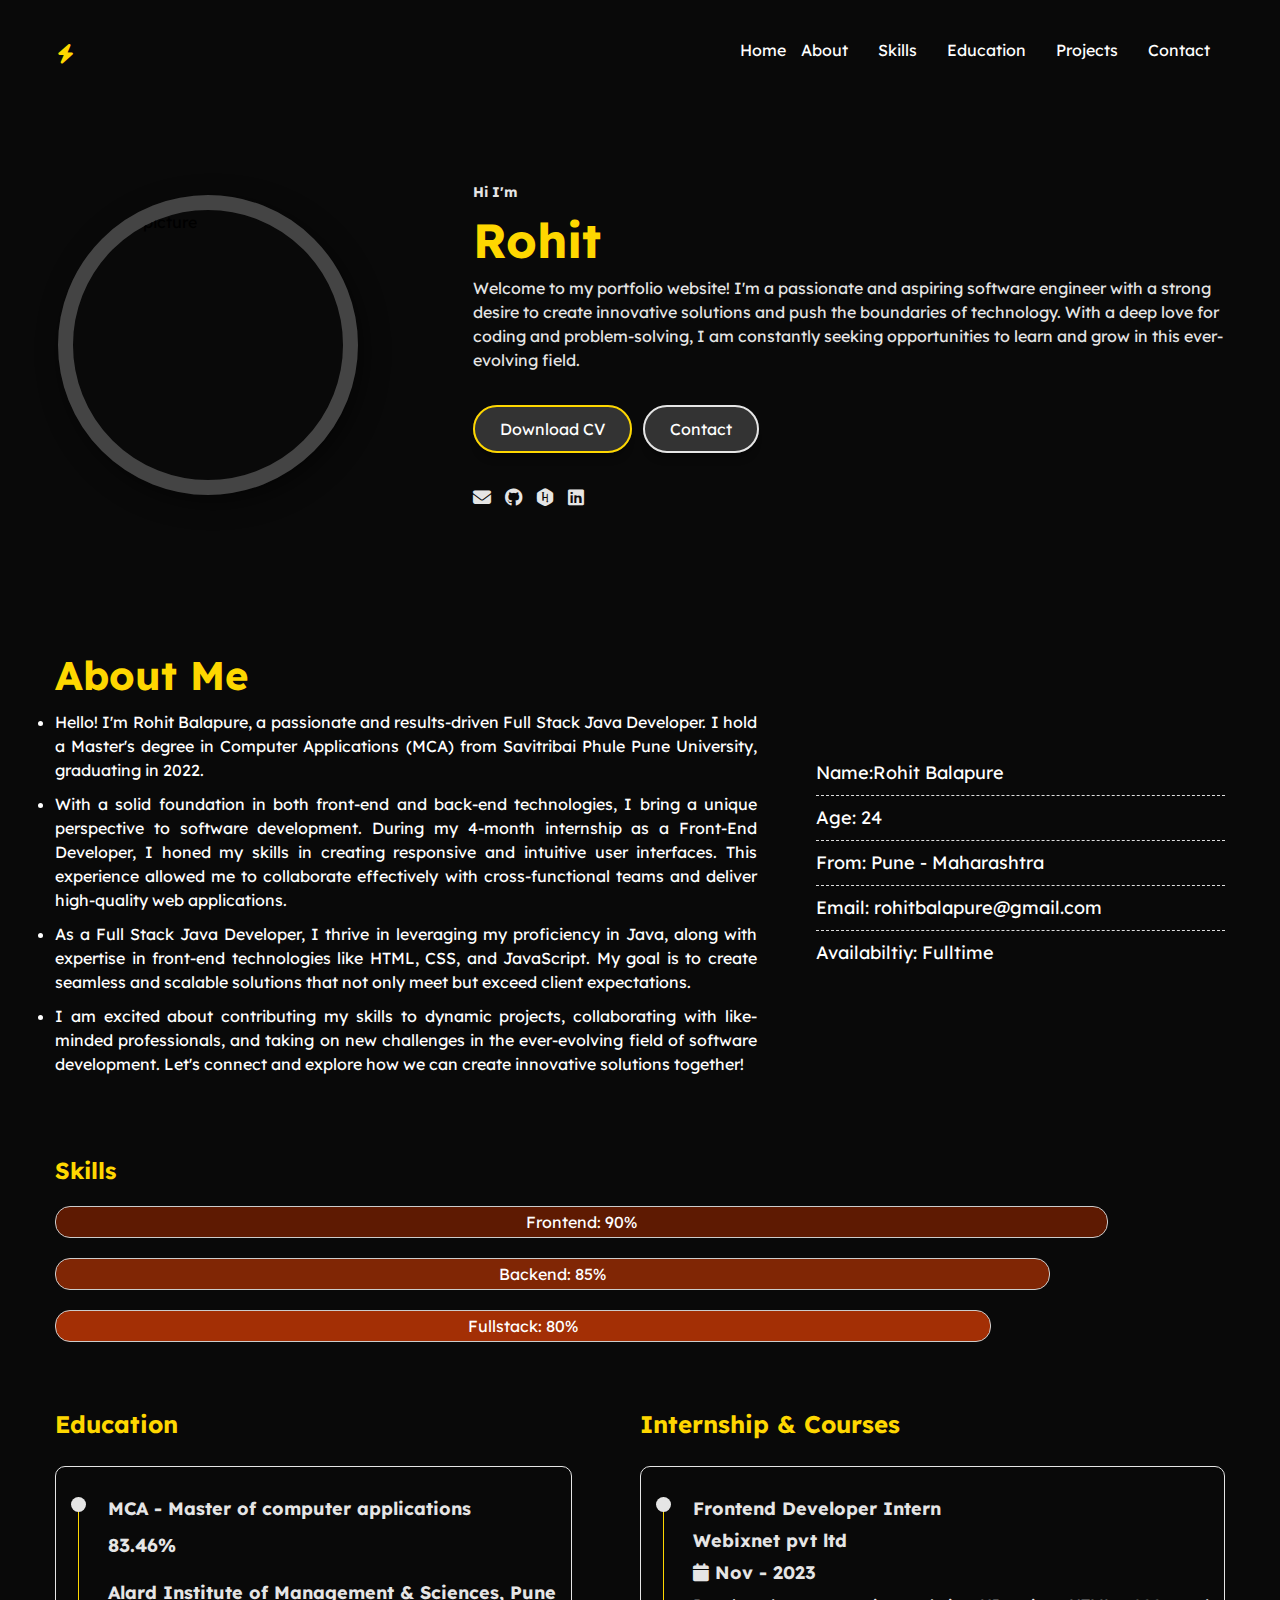
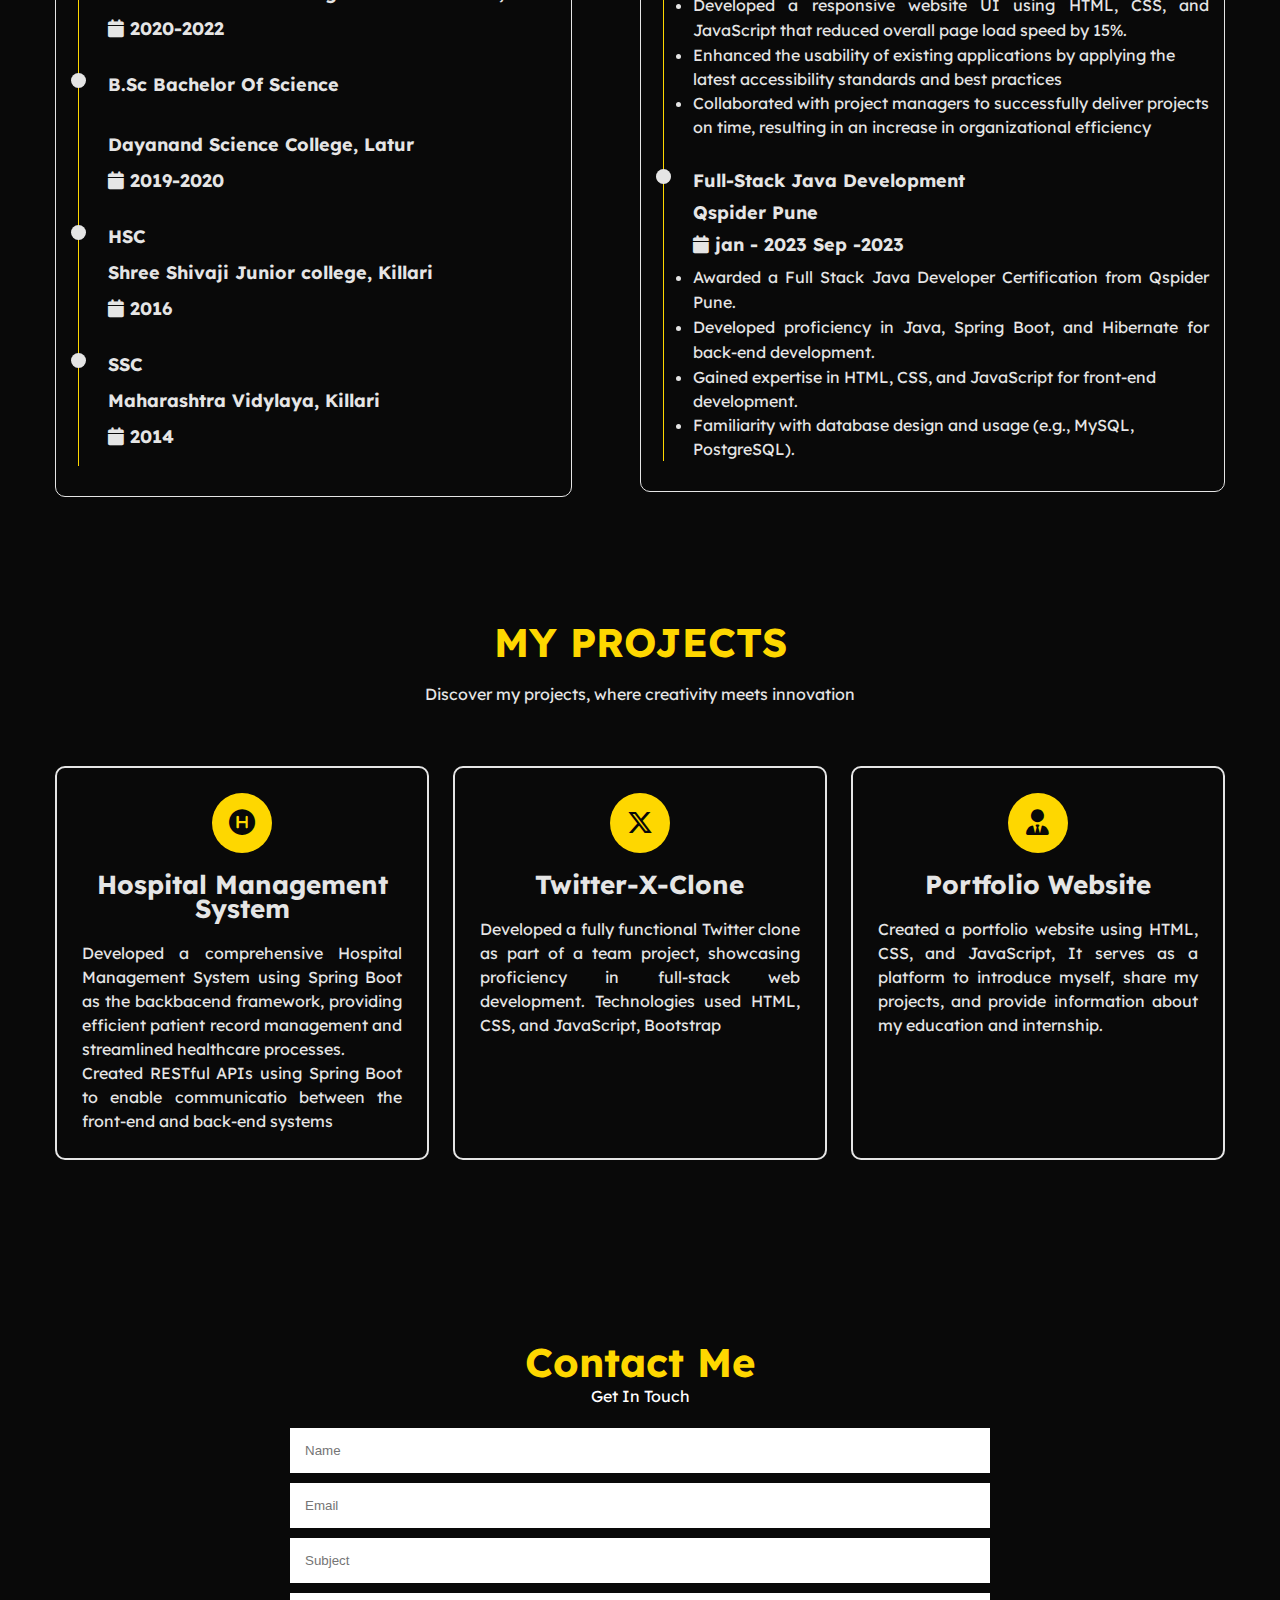
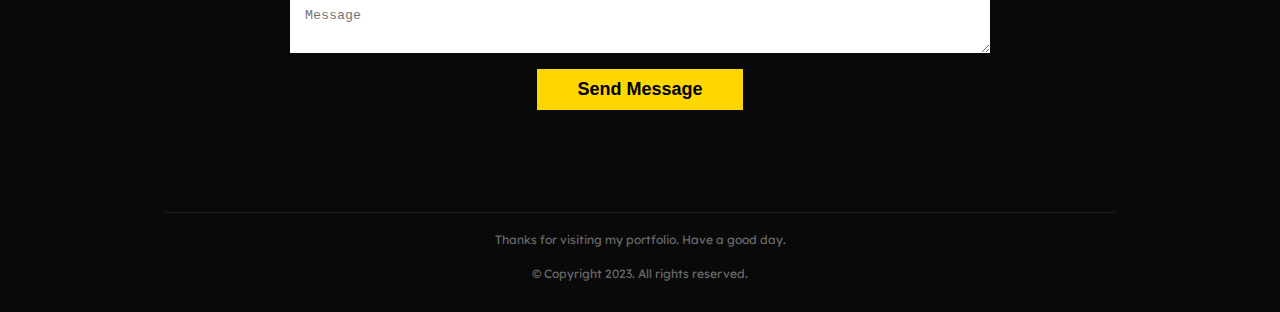
==== commit 6c5d71ba: "Update index.html" ====
--- a/Portfolio-Website-master/index.html
+++ b/Portfolio-Website-master/index.html
@@ -244,7 +244,7 @@
                                 <div class="timeline-item" style="padding-bottom: 20px;">
                                     <div class="circle-dot"></div>
                                     <h3 class="timeline-title">B.Sc Bachelor Of Science </h3>
-                                    <h3>66.23%</h3><br>
+                                    <h3></h3><br>
                                     <h4 class="timeline-title">Dayanand Science College, Latur</h4>
                                     <h4 class="timeline-title">
                                         <i class="fa fa-calendar"></i> 2019-2020
@@ -253,7 +253,7 @@
                                 <div class="timeline-item" style="padding-bottom: 20px;">
                                     <div class="circle-dot"></div>
                                     <h3 class="timeline-title">
-                                        HSC-62.00%
+                                        HSC
                                     </h3>
                                     <h4 class="timeline-title"> Shree Shivaji Junior college, Killari</h4>
                                     <h4 class="timeline-title">
@@ -263,7 +263,7 @@
                                 <div class="timeline-item" style="padding-bottom: 5px;">
                                     <div class="circle-dot"></div>
                                     <h3 class="timeline-title">
-                                        SSC-72.40%
+                                        SSC
                                     </h3>
                                     <h4 class="timeline-title"> Maharashtra Vidylaya, Killari</h4>
                                     <h4 class="timeline-title">
